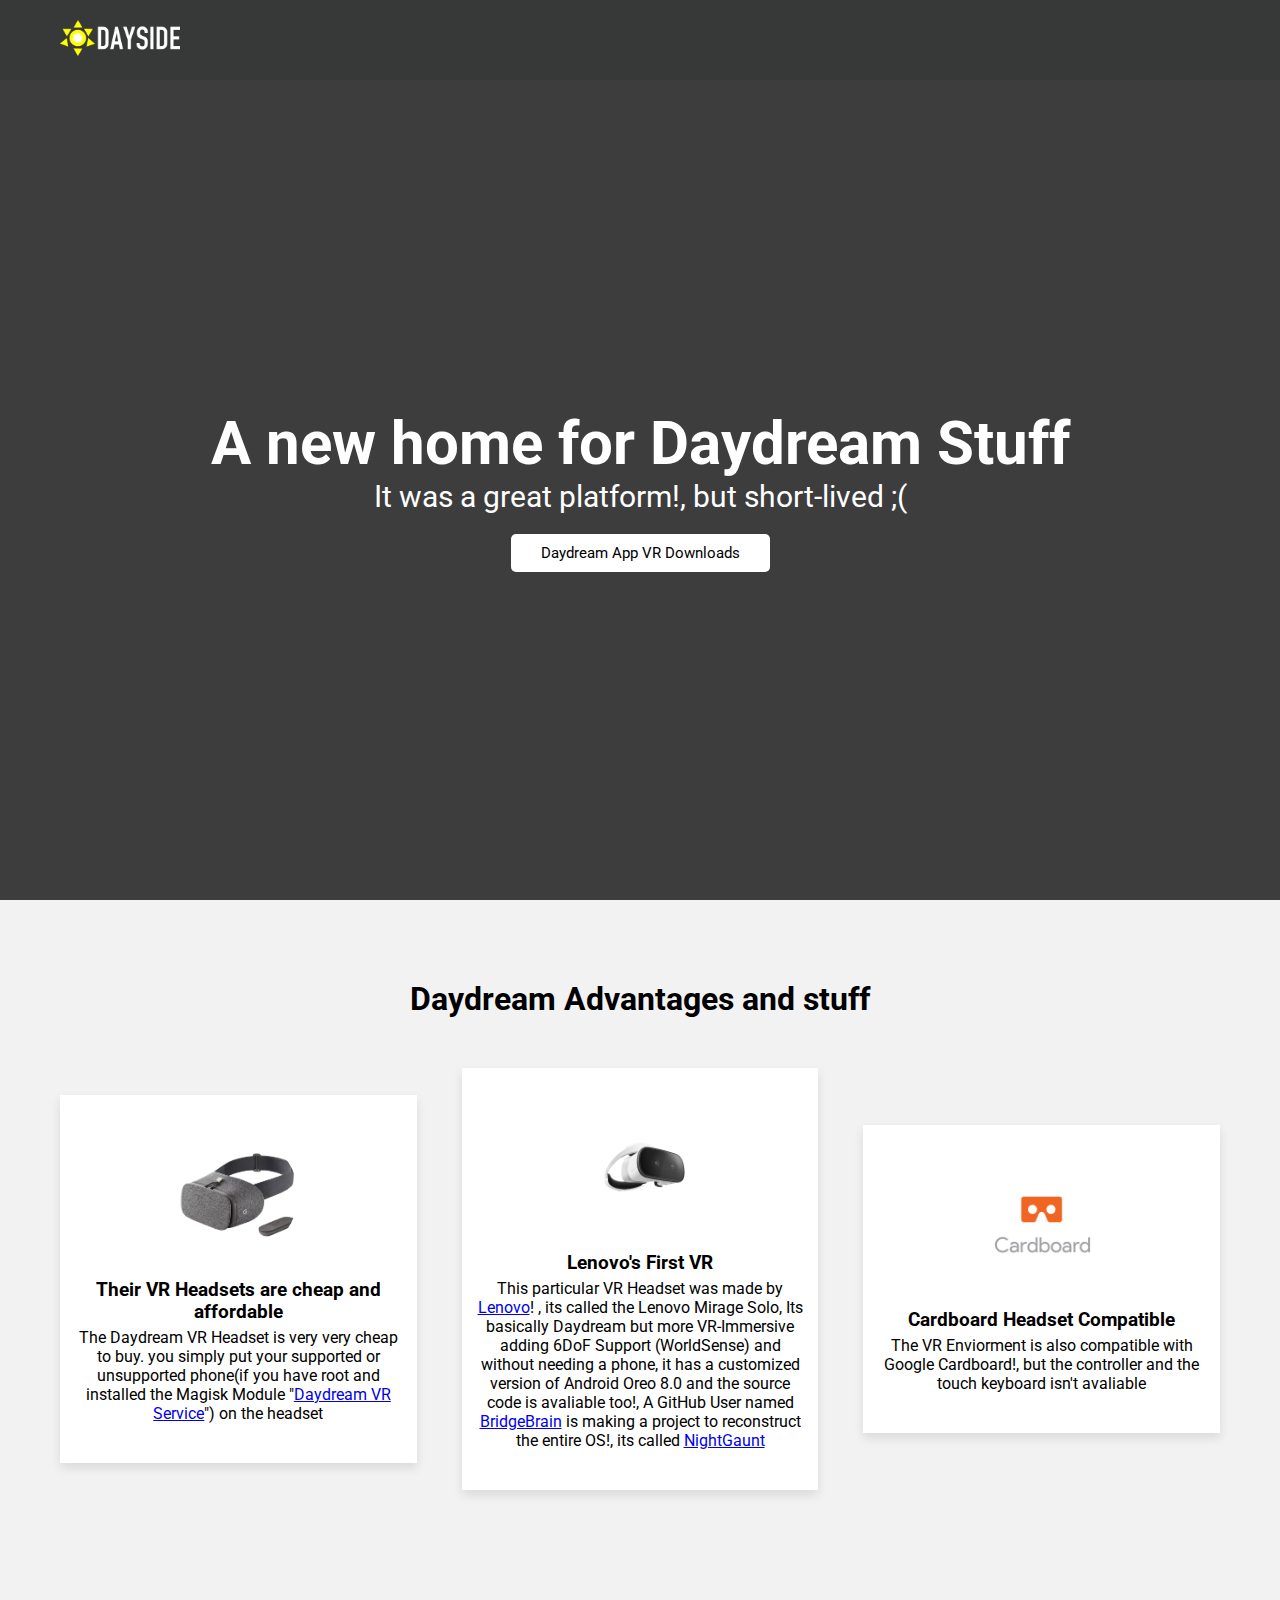
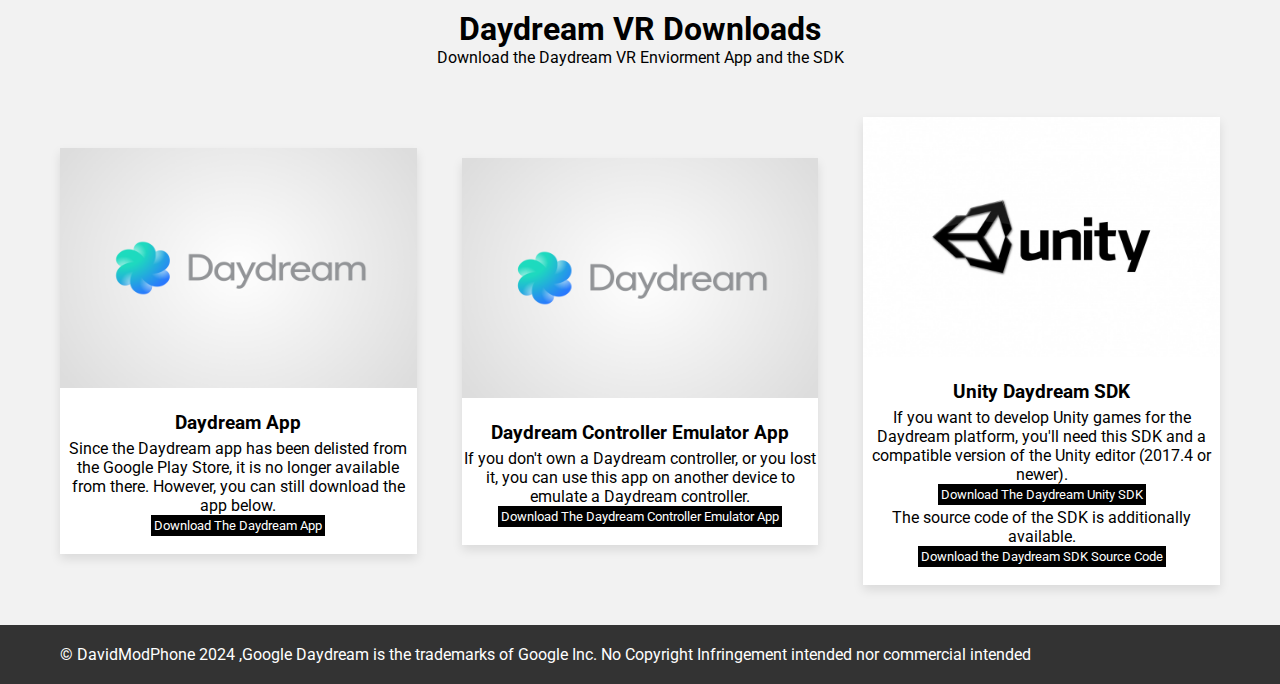
==== index.html @ 9ee9b00b "Add files" ====
<!DOCTYPE html>
<!--Dayside, a new home to archive Daydream Stuff, Developed By DavidModPhone-->
<head>
    <meta charset="UTF-8">
    <meta name="viewport" content="width=device-width, initial-scale=1.0">
    <link rel="stylesheet" href="assets/css/style.css">
    <link rel="stylesheet" href="assets/css/all.min.css">
    <script src="assets/js/all.min.js"></script>
    <title>Dayside</title>
</head>
<body>
    <!--Navbar-->
    <header>
        <nav class="navbar container flex">
            <a href="index.html"><img class="logo" src="assets/img/dsidelogo.png"></a>

            <input type="checkbox" id="menu-toggle"/>
            <label for="menu-toggle" id="hamburger-menu">
                <i class="fa-solid fa-bars"></i>
            </label>

            <ul class="navbarbtns flex">
                

            </ul>
        </nav>
    </header>
    <!--Homepage-->
    <section class="homepage" id="home">
        <div class="content flex">
            <div class="text">
                <h1>A new home for Daydream Stuff</h1>
                <p>It was a great platform!, but short-lived ;( </p>
            </div>
            <a href="#portfoliodaydream">Daydream App VR Downloads</a>
        </div>
    </section>

    <!--Daydream Stuff Card Page-->
    <section class="dstuff" id="dstuff">
        <div class="container">
            <div class="section-title">
                <h2>Daydream Advantages and stuff</h2>
            </div>
            <ul class="cards flex">
                <li class="card">
                    <img src="assets/img/cardimgs/daydreamvrheadset.jpg" alt="dheadset">
                    <h3>Their VR Headsets are cheap and affordable</h3>
                    <p>The Daydream VR Headset is very very cheap to buy. you simply put your supported or unsupported phone(if you have root and installed the Magisk Module "<a href="https://github.com/DavidModPhone/DaydreamVR_Service">Daydream VR Service</a>") on the headset</p>
                </li>
                <li class="card">
                    <img src="assets/img/cardimgs/lenovomiragesolo.jpg" alt="lenovoheadset">
                    <h3>Lenovo's First VR</h3>
                    <p>This particular VR Headset was made by <a href="https://lenovo.com">Lenovo</a>! , its called the Lenovo Mirage Solo, Its basically Daydream but more VR-Immersive adding 6DoF Support (WorldSense) and without needing a phone, it has a customized version of Android Oreo 8.0 and the source code is avaliable too!, A GitHub User named <a href="https://github.com/bridgebrain">BridgeBrain</a> is making a project to reconstruct the entire OS!, its called <a href="https://github.com/bridgebrain/NightGaunt">NightGaunt</a></p>
                </li>
                <li class="card">
                    <img src="assets/img/cardimgs/cardboardlogo.png" alt="dheadset">
                    <h3>Cardboard Headset Compatible</h3>
                    <p>The VR Enviorment is also compatible with Google Cardboard!, but the controller and the touch keyboard isn't avaliable</p>
                </li>
            </ul>
        </div>

        <!--Portfolio Daydream Download-->
        <section class="portfolio" id="portfoliodaydream">
            <div class="container">
                <div class="section-title">
                    <h2>Daydream VR Downloads</h2>
                    <p>Download the Daydream VR Enviorment App and the SDK</p>
                </div>
            <ul class="cards flex">
                <li class="card">
                    <img src="assets/img/cardimgs/daydream.png" alt="">
                    <h3>Daydream App</h3>
                    <p>Since the Daydream app has been delisted from the Google Play Store, it is no longer available from there. However, you can still download the app below.</p>
                    <a href="assets/files/DaydreamVRAPK/DaydreamVRApks.zip">Download The Daydream App</a>
                </li>

                <li class="card">
                    <img src="assets/img/cardimgs/daydream.png" alt="">
                    <h3>Daydream Controller Emulator App</h3>
                    <p>If you don't own a Daydream controller, or you lost it, you can use this app on another device to emulate a Daydream controller.</p>
                    <a href="assets/files/DaydreamVRAPK/daydream_controller_emulator.apk">Download The Daydream Controller Emulator App</a>
                </li>

                <li class="card">
                    <img src="assets/img/cardimgs/unitylogo.jpg" alt="">
                    <h3>Unity Daydream SDK</h3>
                    <p>If you want to develop Unity games for the Daydream platform, you'll need this SDK and a compatible version of the Unity editor (2017.4 or newer).</p>
                    <a href="assets/files/DaydreamSDK/DaydreamSDK.unitypackage">Download The Daydream Unity SDK</a>
                    <p>The source code of the SDK is additionally available.</p>
                    <a href="assets/files/DaydreamSDK/DaydreamSDKSourcecode.zip">Download the Daydream SDK Source Code</a>
                </li>
            </ul>
            </div>
        </section>
    </section>
    <footer class="footer">
        <div class="container">
            <span> &copy; DavidModPhone 2024 ,Google Daydream is the trademarks of Google Inc. No Copyright Infringement intended nor commercial intended</span>
    </section>
</body>
</html>
---- assets/css/style.css ----
﻿@import url('https://fonts.googleapis.com/css2?family=Roboto:ital,wght@0,100;0,300;0,400;0,500;0,700;0,900;1,100;1,300;1,400;1,500;1,700;1,900&display=swap');

* {
    margin: 0;
    padding: 0;
    box-sizing: border-box;
    font-family: "Roboto", sans-serif;
}

.logo {
    width: 120px;
    margin: 5 10px;
    cursor: pointer;
}

body {
    background: #f2f2f2;
}

header {
    position: fixed;
    top: 0;
    left: 0;
    width: 100%;
    background: rgb(55, 56, 56);
    z-index: 100;
}

.flex {
    display: flex;
    align-items: center;
}

.container {
    max-width: 1200px;
    width: 100%;
    margin: 0 auto;
    padding: 0 20px;
}

.navbar {
    justify-content: space-between;
}

.navbar a {
    color: white;
    padding: 20px 0;
    display: inline-block;
    text-decoration: none;
    transition: 0.3s;
}

.navbarbtns {
    gap: 20px;  
    list-style: none;
}

.navbar a:hover {
    color: gray;
}

/* Homepage CSS Code */

.homepage {
    position: relative;
    height: 100vh;
    width: 100%;
    background: url(assets/img/background.jpg);
    background-position: center;
    background-size: cover;
}

.homepage::before {
    content: "";
    position: absolute;
    height: 100%;
    width: 100%;
    top: 0;
    left: 0;
    background: rgba(0,0,0,0.75);
} 

.homepage .content {
    position: relative;
    height: 100%;
    flex-direction: column;
    justify-content: center;
}

.homepage .text {
    color: white;
    text-align: center;
    font-size: 30px;
    margin-bottom: 20px;
}

.homepage a {
    color: black;
    text-decoration: none;
    background: white;
    padding: 10px 30px;
    border-radius: 5px;
    box-shadow: none;
    font-size: 15px;
    transition: 0.3s;
}

.homepage a:hover {
    color: white;
    background: rgb(34, 214, 214);
}

/* Daydream Stuff Code */
section {
    padding-top: 80px;
}

.section-title {
    text-align: center;
}

section h2 {
    font-size: 2rem;
}

section .cards {
    margin-top: 50px;
    flex-wrap: wrap;
    justify-content: space-between;
}

section .card {
    width: calc(100% / 3 - 30px);
    text-align: center;
    list-style: none;
    background-color: white;
    padding: 40px 15px;
    box-shadow: 0 5px 10px rgba(0, 0, 0, 0.1);
    margin-bottom: 40px;
}

section .card img {
    height: 120px;
    width: 120px;
    border-radius: 50%;
    margin-bottom: 20px;
}

section .card p {
    margin-top: 5px;
}

/* Daydream App Portfolio */
.portfolio .card {
    padding: 0 0 20px;
}

.portfolio .card img {
    height: 240px;
    width: 100%;
    border-radius: 0px 0px 0 0;
}

.portfolio a {
    color: rgb(255, 255, 255);
    text-decoration: none;
    background: rgb(0, 0, 0);
    padding: 3px;
    box-shadow: none;
    font-size: 13px;
    transition: 0.3s;
    padding-top: 3px;
}

.portfolio a:hover {
    color: white;
    background: rgb(34, 214, 214);
}

/* Footer */
.footer {
    background: #333;
    padding: 20px 0;
}

.footer span {
    color: white;
}

#menu-toggle, #hamburger-menu {
    display: none;
}

/* Responsive Style Code */
@media (width < 860px) {
    .navbar .navbarbtns {
        position: fixed;
        top: 65px;
        left: 0;
        height: 100%;
        display: block;
        background: #373838;
        width: 300px;
        padding-left: 20px;
        padding-top: 30px;
        left: -100%;
        transition: all 0.3s ease;
    }

    #menu-toggle:checked ~ .navbarbtns {
        left: 0;
    }
    
    .navbarbtns li {
        font-size: 18px;
    }
    
    #hamburger-menu {
        display: block;
        color: white;
        font-size: 22px;
        cursor: pointer;
    }
    section .cards .card {
        width: calc(100% / 2 -15px);
    }
}

@media (width < 560px) {
    section .cards .card {
        width: 100%;
    }
    .homepage .text h1 {
        font-size: 30px;
    }
    section h2 {
        font-size: 1.5rem;
    }
}
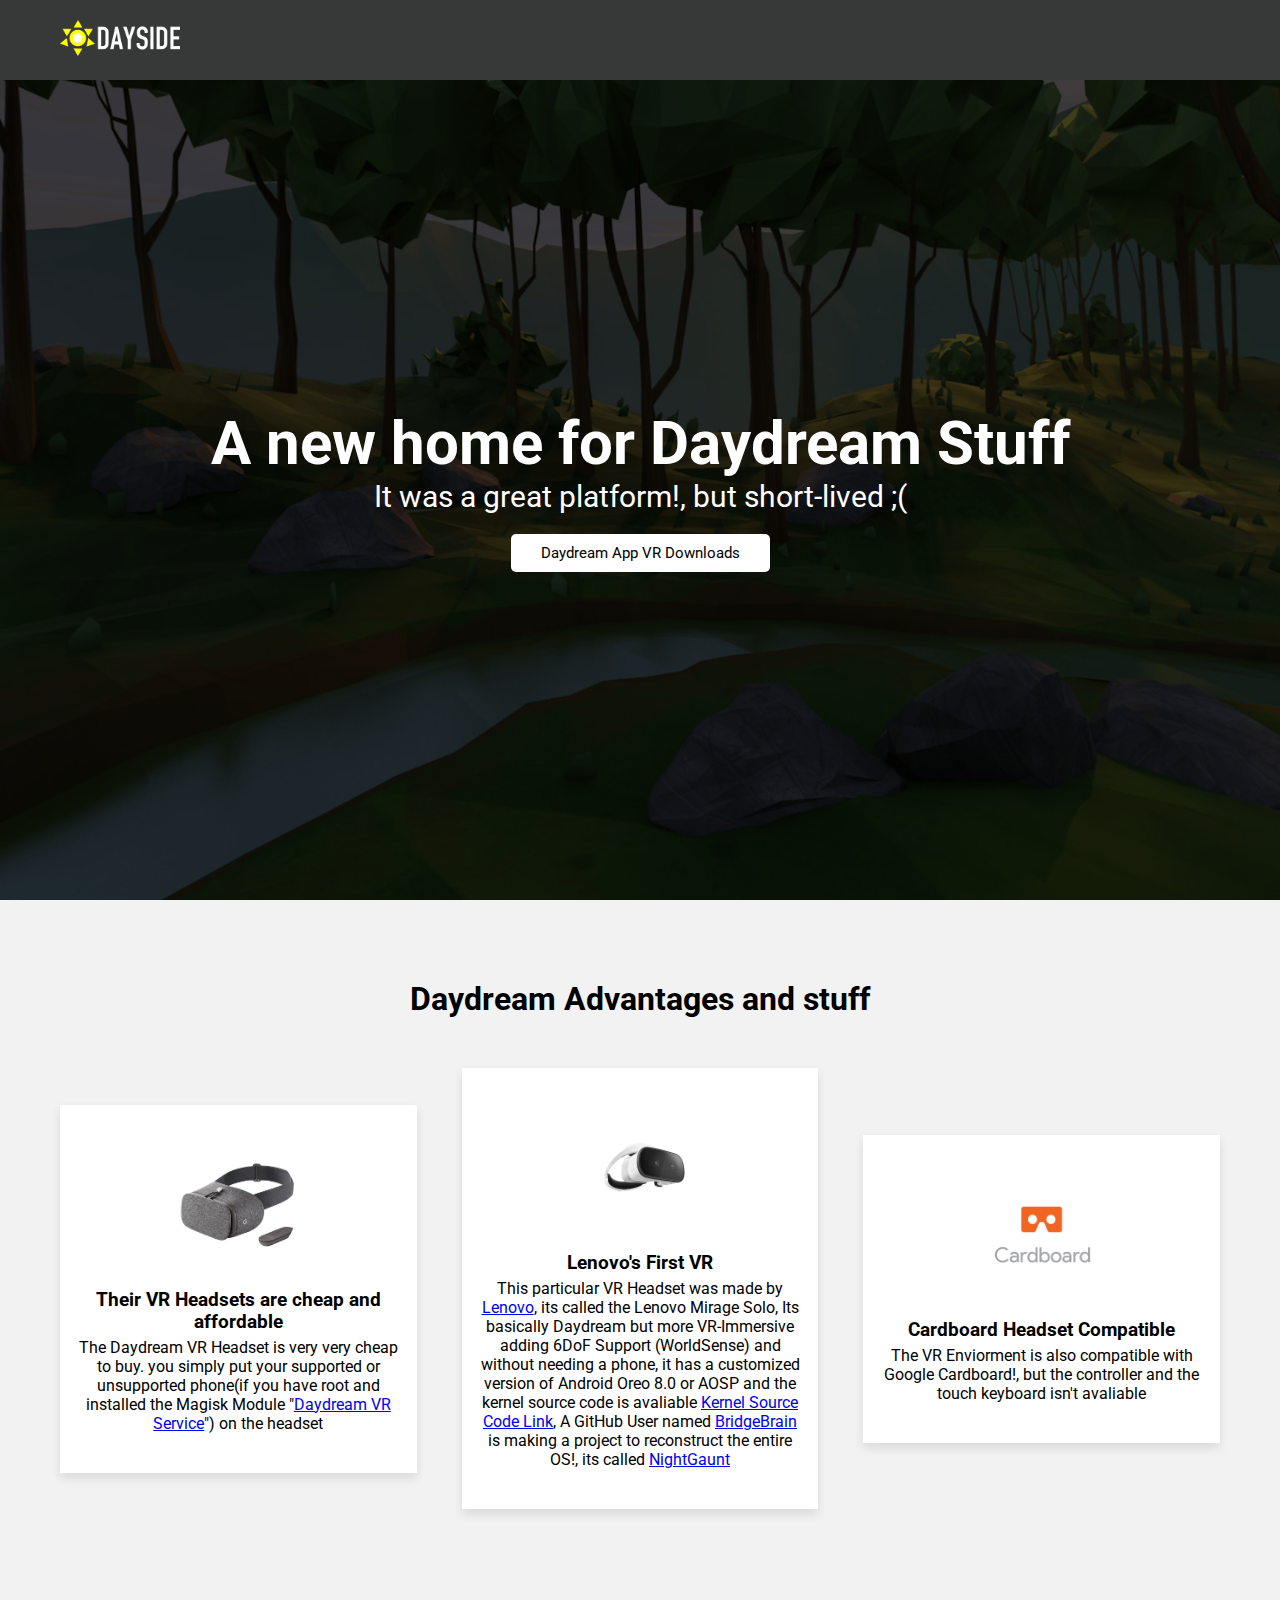
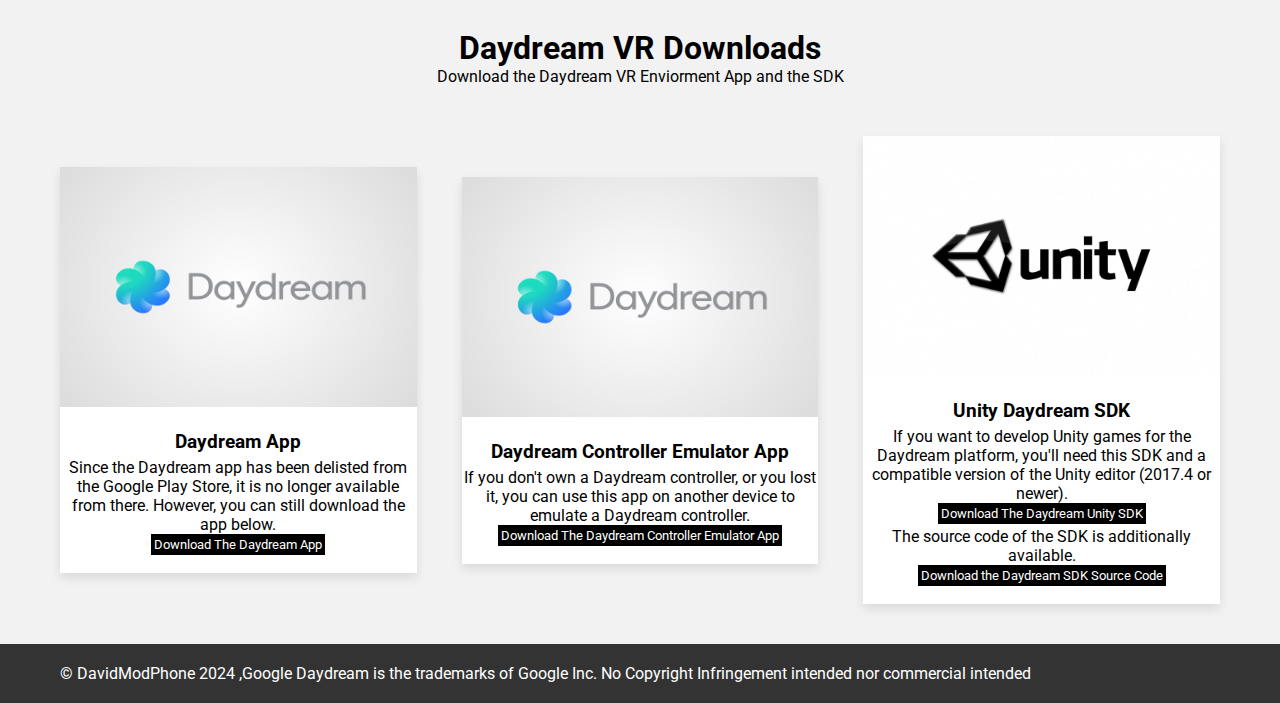
==== commit 457650e1: "Update index.html" ====
--- a/index.html
+++ b/index.html
@@ -51,7 +51,7 @@
                 <li class="card">
                     <img src="assets/img/cardimgs/lenovomiragesolo.jpg" alt="lenovoheadset">
                     <h3>Lenovo's First VR</h3>
-                    <p>This particular VR Headset was made by <a href="https://lenovo.com">Lenovo</a>! , its called the Lenovo Mirage Solo, Its basically Daydream but more VR-Immersive adding 6DoF Support (WorldSense) and without needing a phone, it has a customized version of Android Oreo 8.0 and the source code is avaliable too!, A GitHub User named <a href="https://github.com/bridgebrain">BridgeBrain</a> is making a project to reconstruct the entire OS!, its called <a href="https://github.com/bridgebrain/NightGaunt">NightGaunt</a></p>
+                    <p>This particular VR Headset was made by <a href="https://lenovo.com">Lenovo</a>, its called the Lenovo Mirage Solo, Its basically Daydream but more VR-Immersive adding 6DoF Support (WorldSense) and without needing a phone, it has a customized version of Android Oreo 8.0 or AOSP and the kernel source code is avaliable <a href="https://smartsupport.lenovo.com/uu/en/products/smart/arvr/mirage-solo/downloads/ds503129">Kernel Source Code Link</a>, A GitHub User named <a href="https://github.com/bridgebrain">BridgeBrain</a> is making a project to reconstruct the entire OS!, its called <a href="https://github.com/bridgebrain/NightGaunt">NightGaunt</a></p>
                 </li>
                 <li class="card">
                     <img src="assets/img/cardimgs/cardboardlogo.png" alt="dheadset">
@@ -73,7 +73,7 @@
                     <img src="assets/img/cardimgs/daydream.png" alt="">
                     <h3>Daydream App</h3>
                     <p>Since the Daydream app has been delisted from the Google Play Store, it is no longer available from there. However, you can still download the app below.</p>
-                    <a href="assets/files/DaydreamVRAPK/DaydreamVRApks.zip">Download The Daydream App</a>
+                    <a href="https://github.com/DavidModPhone/DaydreamVR_Service/releases/download/release/DaydreamAPKs.zip">Download The Daydream App</a>
                 </li>
 
                 <li class="card">
@@ -100,4 +100,4 @@
             <span> &copy; DavidModPhone 2024 ,Google Daydream is the trademarks of Google Inc. No Copyright Infringement intended nor commercial intended</span>
     </section>
 </body>
-</html>+</html>
--- a/assets/css/style.css
+++ b/assets/css/style.css
@@ -65,7 +65,7 @@
     position: relative;
     height: 100vh;
     width: 100%;
-    background: url(assets/img/background.jpg);
+    background: url(/assets/img/background.jpg);
     background-position: center;
     background-size: cover;
 }
@@ -236,4 +236,4 @@
     section h2 {
         font-size: 1.5rem;
     }
-}+}
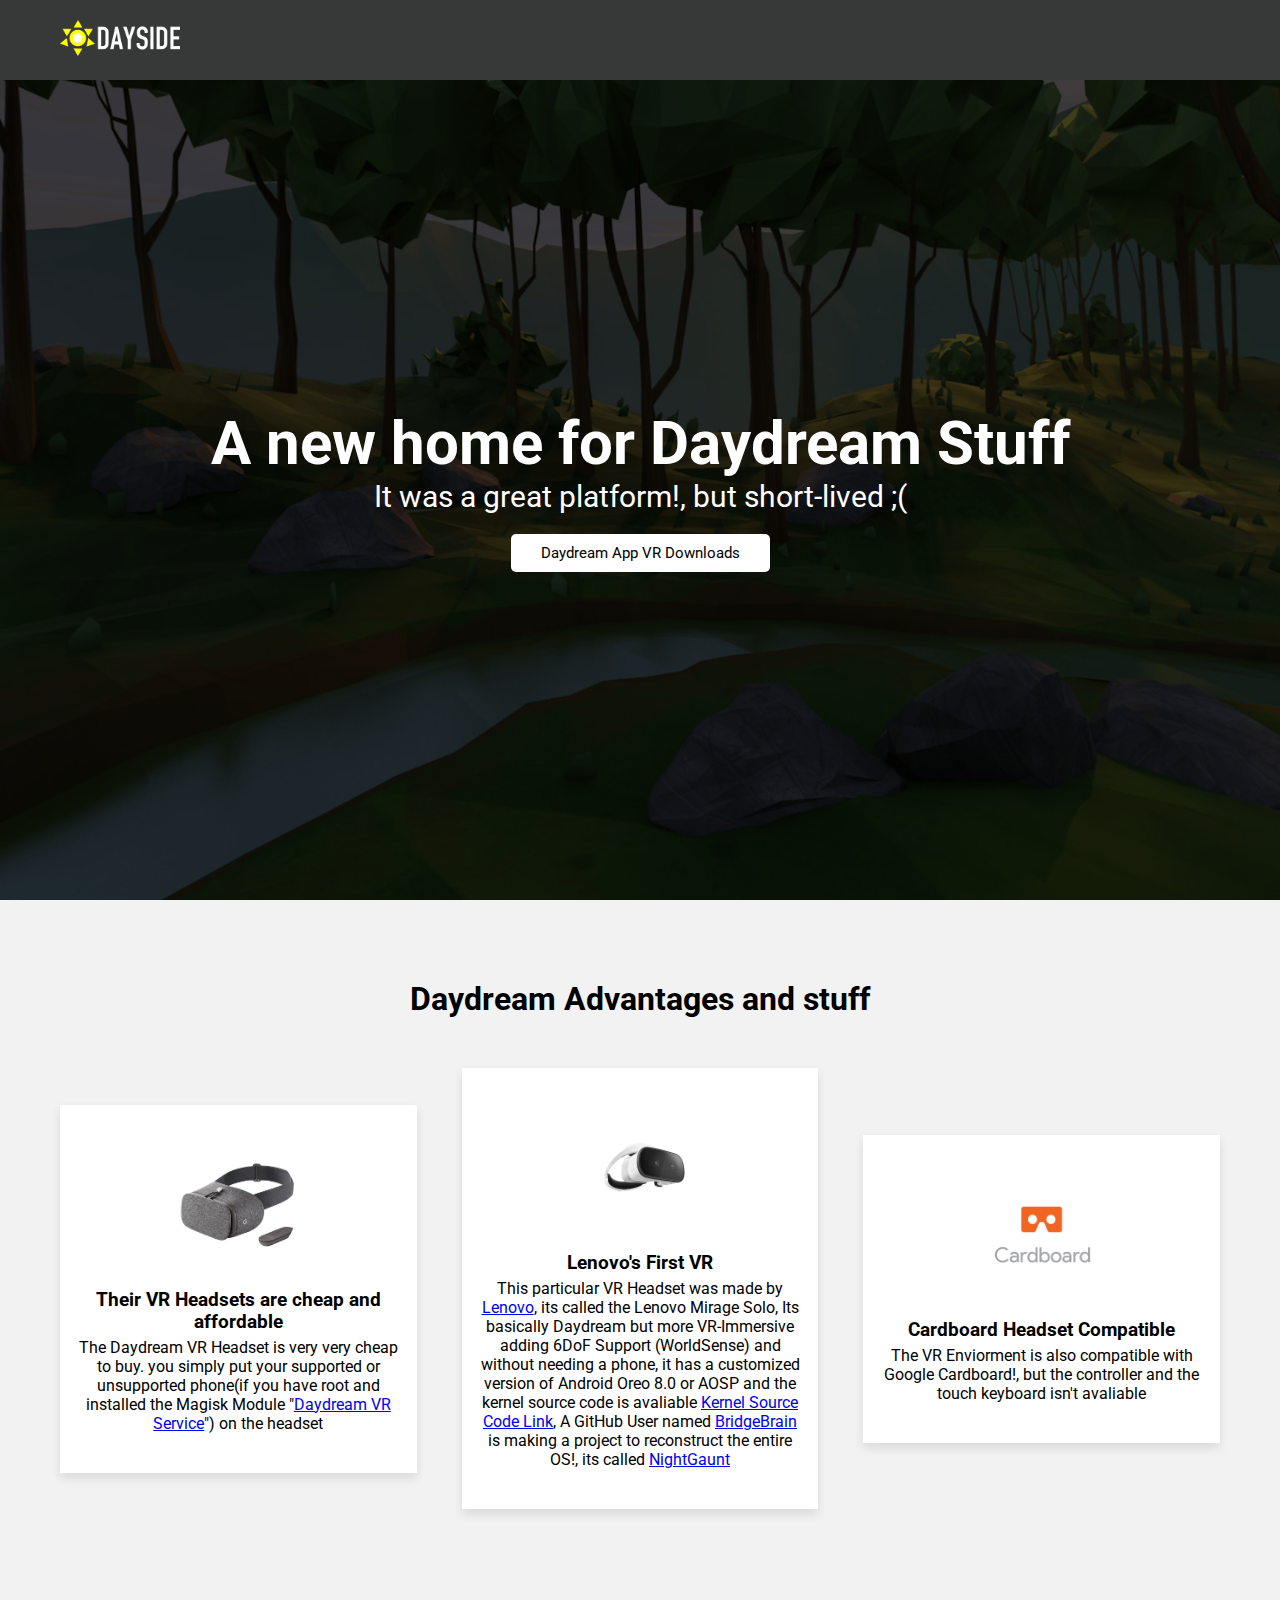
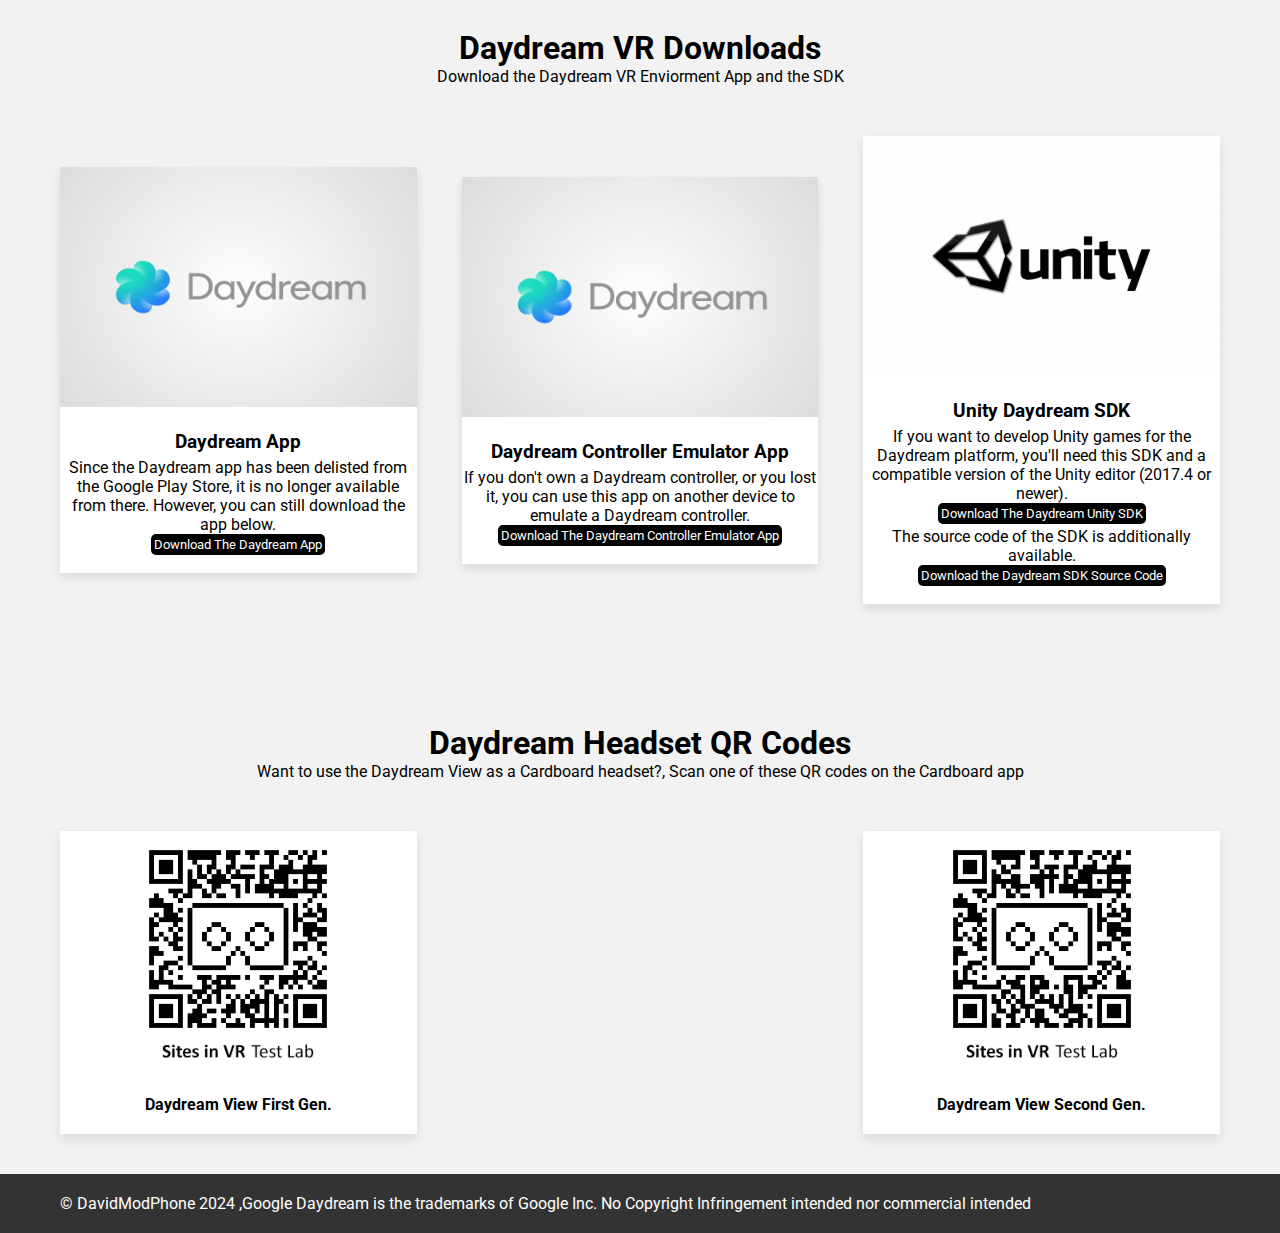
==== commit e1249e16: "Add QR Code Section" ====
--- a/index.html
+++ b/index.html
@@ -5,7 +5,7 @@
     <meta name="viewport" content="width=device-width, initial-scale=1.0">
     <link rel="stylesheet" href="assets/css/style.css">
     <link rel="stylesheet" href="assets/css/all.min.css">
-    <script src="assets/js/all.min.js"></script>
+    <link rel="icon" href="assets/img/favicon.png" type="image/png">
     <title>Dayside</title>
 </head>
 <body>
@@ -94,10 +94,35 @@
             </ul>
             </div>
         </section>
+
+        <!--QR Code Section-->
+        <section class="portfolioqr" id="dqrcodes">
+            <div class="container">
+                <div class="section-title">
+                    <h2>Daydream Headset QR Codes</h2>
+                    <p>Want to use the Daydream View as a Cardboard headset?, Scan one of these QR codes on the Cardboard app</p>
+                </div>
+                
+                <ul class="cards flex">
+                    <li class="card">
+                        <img src="assets/img/cardimgs/gdaydreamqrcode2016.png" alt="">
+                        <h4>Daydream View First Gen.</h4>
+                    </li>
+
+                    
+                    <li class="card">
+                        <img src="assets/img/cardimgs/gdaydreamqrcode2017.png" alt="">
+                        <h4>Daydream View Second Gen.</h4>
+                    </li>
+
+                </ul>
+            </div>
+        </section>
     </section>
     <footer class="footer">
         <div class="container">
             <span> &copy; DavidModPhone 2024 ,Google Daydream is the trademarks of Google Inc. No Copyright Infringement intended nor commercial intended</span>
     </section>
 </body>
+<script src="assets/js/all.min.js"></script>
 </html>
--- a/assets/css/style.css
+++ b/assets/css/style.css
@@ -65,7 +65,7 @@
     position: relative;
     height: 100vh;
     width: 100%;
-    background: url(/assets/img/background.jpg);
+    background: url(bg.jpg);
     background-position: center;
     background-size: cover;
 }
@@ -170,11 +170,34 @@
     font-size: 13px;
     transition: 0.3s;
     padding-top: 3px;
+    border-radius: 5px;
 }
 
 .portfolio a:hover {
     color: white;
     background: rgb(34, 214, 214);
+}
+
+/* Daydream QR Code */
+.portfolioqr .card {
+    padding: 0 0 20px;
+}
+
+.portfolioqr .card img {
+    height: 240px;
+    width: auto;
+    border-radius: 0px 0px 0 0;
+}
+
+.portfolioqr a {
+    color: rgb(255, 255, 255);
+    text-decoration: none;
+    background: rgb(0, 0, 0);
+    padding: 3px;
+    box-shadow: none;
+    font-size: 13px;
+    transition: 0.3s;
+    padding-top: 3px;
 }
 
 /* Footer */
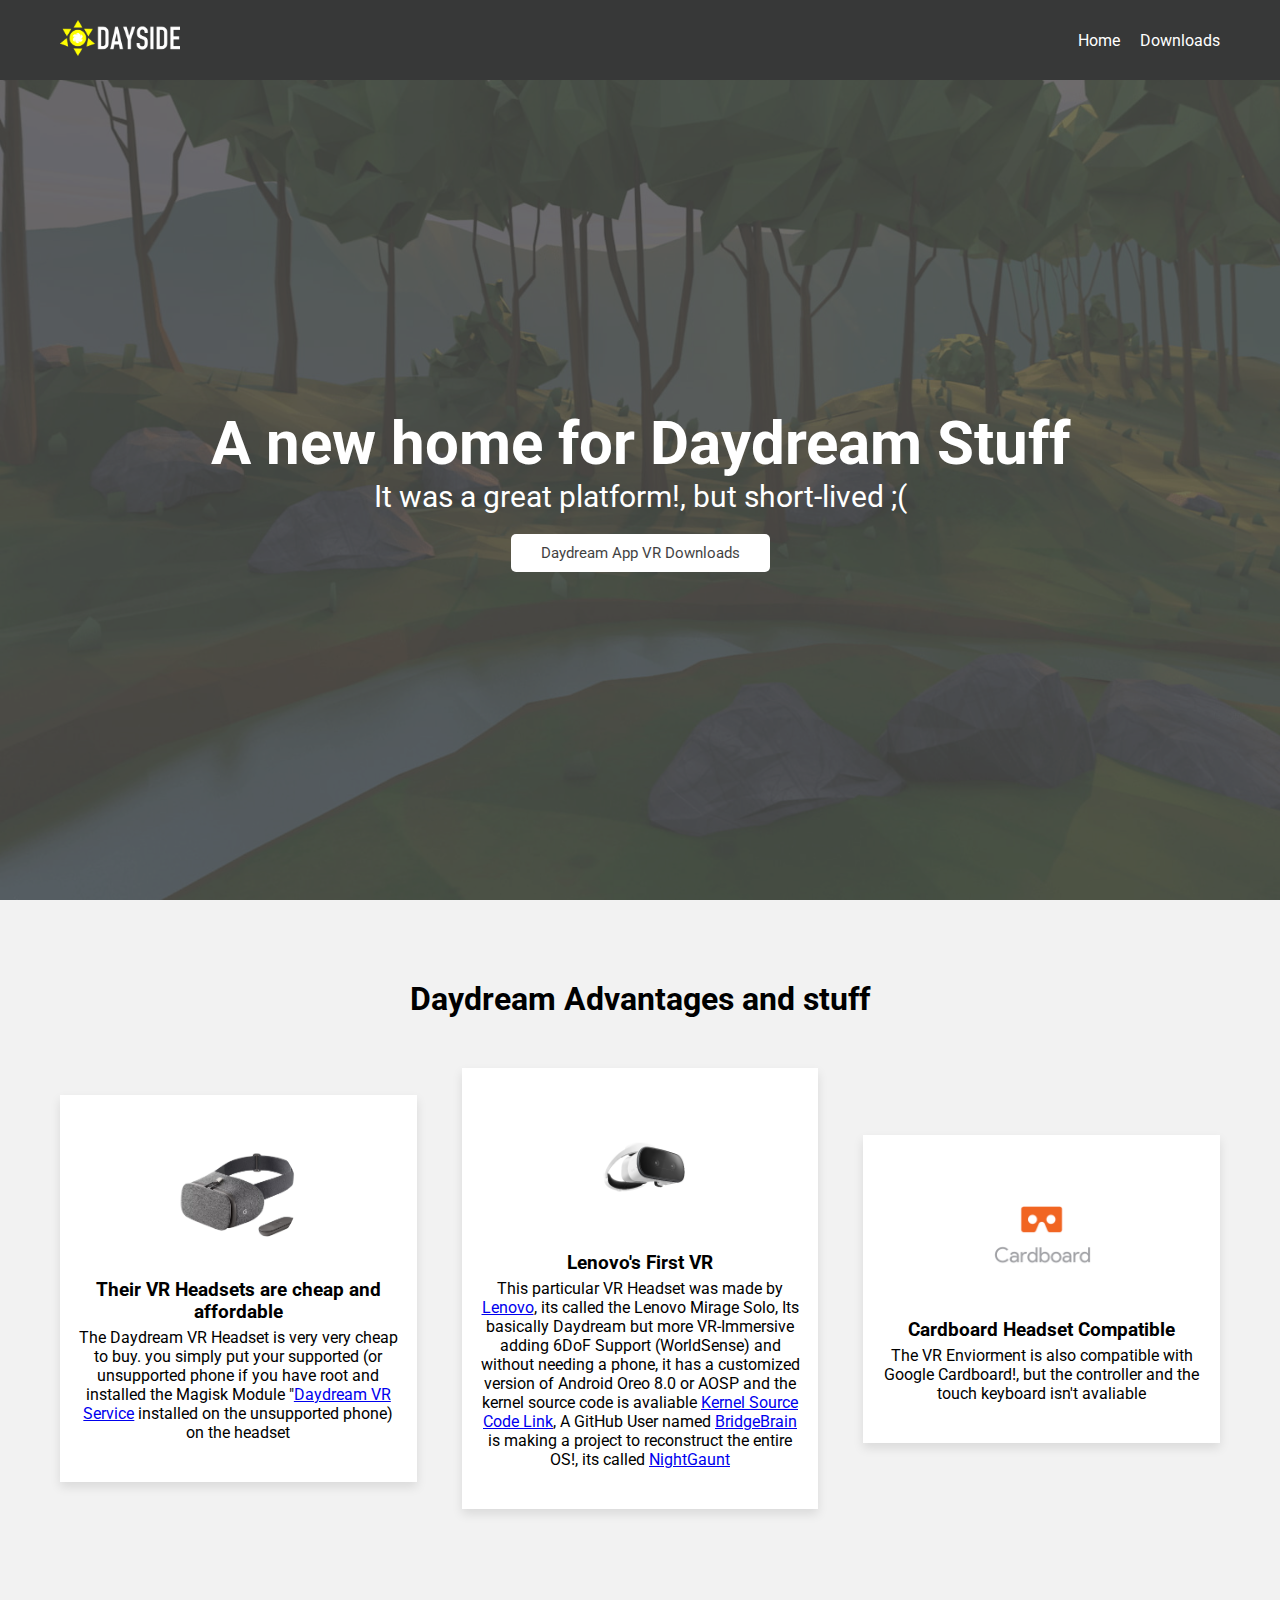
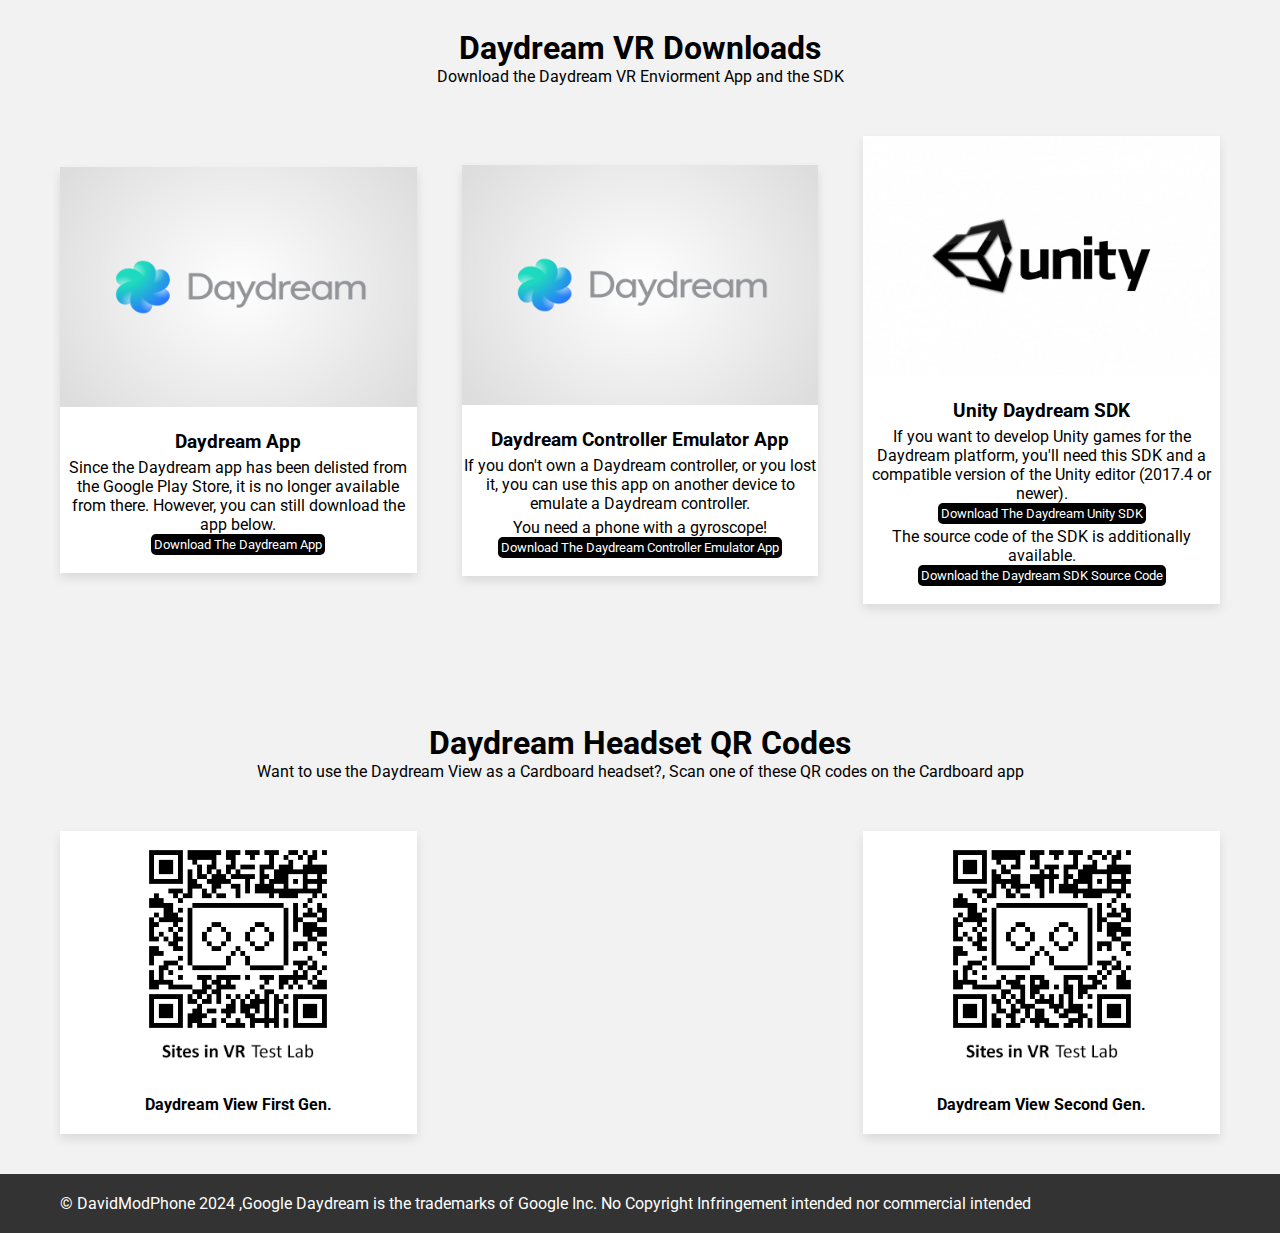
==== commit 59c85ffa: "Updates to the website" ====
--- a/index.html
+++ b/index.html
@@ -9,6 +9,10 @@
     <title>Dayside</title>
 </head>
 <body>
+    <!--Preloader-->
+    <div id="preloader">
+        <div id="status">&nbsp;</div>
+    </div>
     <!--Navbar-->
     <header>
         <nav class="navbar container flex">
@@ -20,8 +24,8 @@
             </label>
 
             <ul class="navbarbtns flex">
-                
-
+                <li><a href="index.html">Home</a></li>
+                <li><a href="downloads.html">Downloads</a></li>
             </ul>
         </nav>
     </header>
@@ -46,7 +50,7 @@
                 <li class="card">
                     <img src="assets/img/cardimgs/daydreamvrheadset.jpg" alt="dheadset">
                     <h3>Their VR Headsets are cheap and affordable</h3>
-                    <p>The Daydream VR Headset is very very cheap to buy. you simply put your supported or unsupported phone(if you have root and installed the Magisk Module "<a href="https://github.com/DavidModPhone/DaydreamVR_Service">Daydream VR Service</a>") on the headset</p>
+                    <p>The Daydream VR Headset is very very cheap to buy. you simply put your supported (or unsupported phone if you have root and installed the Magisk Module "<a href="https://github.com/DavidModPhone/DaydreamVR_Service">Daydream VR Service</a> installed on the unsupported phone) on the headset</p>
                 </li>
                 <li class="card">
                     <img src="assets/img/cardimgs/lenovomiragesolo.jpg" alt="lenovoheadset">
@@ -80,6 +84,7 @@
                     <img src="assets/img/cardimgs/daydream.png" alt="">
                     <h3>Daydream Controller Emulator App</h3>
                     <p>If you don't own a Daydream controller, or you lost it, you can use this app on another device to emulate a Daydream controller.</p>
+                    <p>You need a phone with a gyroscope!</p>
                     <a href="assets/files/DaydreamVRAPK/daydream_controller_emulator.apk">Download The Daydream Controller Emulator App</a>
                 </li>
 
@@ -125,4 +130,27 @@
     </section>
 </body>
 <script src="assets/js/all.min.js"></script>
+<script src='https://cdnjs.cloudflare.com/ajax/libs/jquery/2.1.3/jquery.min.js'></script>
+<script type="text/javascript">
+    //<![CDATA[
+        $(window).on('load', function() { // makes sure the whole site is loaded 
+            $('#status').fadeOut(); // will first fade out the loading animation 
+            $('#preloader').delay(350).fadeOut('slow'); // will fade out the white DIV that covers the website. 
+            $('body').delay(350).css({'overflow':'visible'});
+          })
+    //]]>
+
+    document.body.classList.remove('no-scroll');
+            (function () {
+                function onReady() {
+                    document.body.classList.remove('no-scroll');
+                }
+
+                if (document.readyState === 'complete') {
+                    onReady();
+                } else {
+                    document.addEventListener('DOMContentLoaded', onReady);
+                }
+            })();
+</script>
 </html>
--- a/assets/css/style.css
+++ b/assets/css/style.css
@@ -6,12 +6,16 @@
     box-sizing: border-box;
     font-family: "Roboto", sans-serif;
 }
-
 .logo {
     width: 120px;
     margin: 5 10px;
     cursor: pointer;
 }
+
+html {
+    -webkit-tap-highlight-color: transparent;
+}
+
 
 body {
     background: #f2f2f2;
@@ -213,6 +217,41 @@
 #menu-toggle, #hamburger-menu {
     display: none;
 }
+
+/* Preloader */
+
+#preloader {
+    position: fixed;
+    top: 0;
+    left: 0;
+    right: 0;
+    bottom: 0;
+    background-color: #fff;
+    /* change if the mask should have another color then white */
+    z-index: 99;
+    /* makes sure it stays on top */
+}
+
+.no-scroll {
+    overflow: hidden;
+ }
+
+#status {
+    width: 200px;
+    height: 200px;
+    position: absolute;
+    left: 50%;
+    /* centers the loading animation horizontally one the screen */
+    top: 50%;
+    /* centers the loading animation vertically one the screen */
+    background-image: url(status.gif);
+    /* path to your loading animation */
+    background-repeat: no-repeat;
+    background-position: center;
+    margin: -100px 0 0 -100px;
+    /* is width and height divided by two */
+}
+
 
 /* Responsive Style Code */
 @media (width < 860px) {
@@ -230,6 +269,12 @@
         transition: all 0.3s ease;
     }
 
+    .portfolio .card img {
+        height: auto;
+        width: 100%;
+        border-radius: 0px 0px 0 0;
+    }    
+
     #menu-toggle:checked ~ .navbarbtns {
         left: 0;
     }
